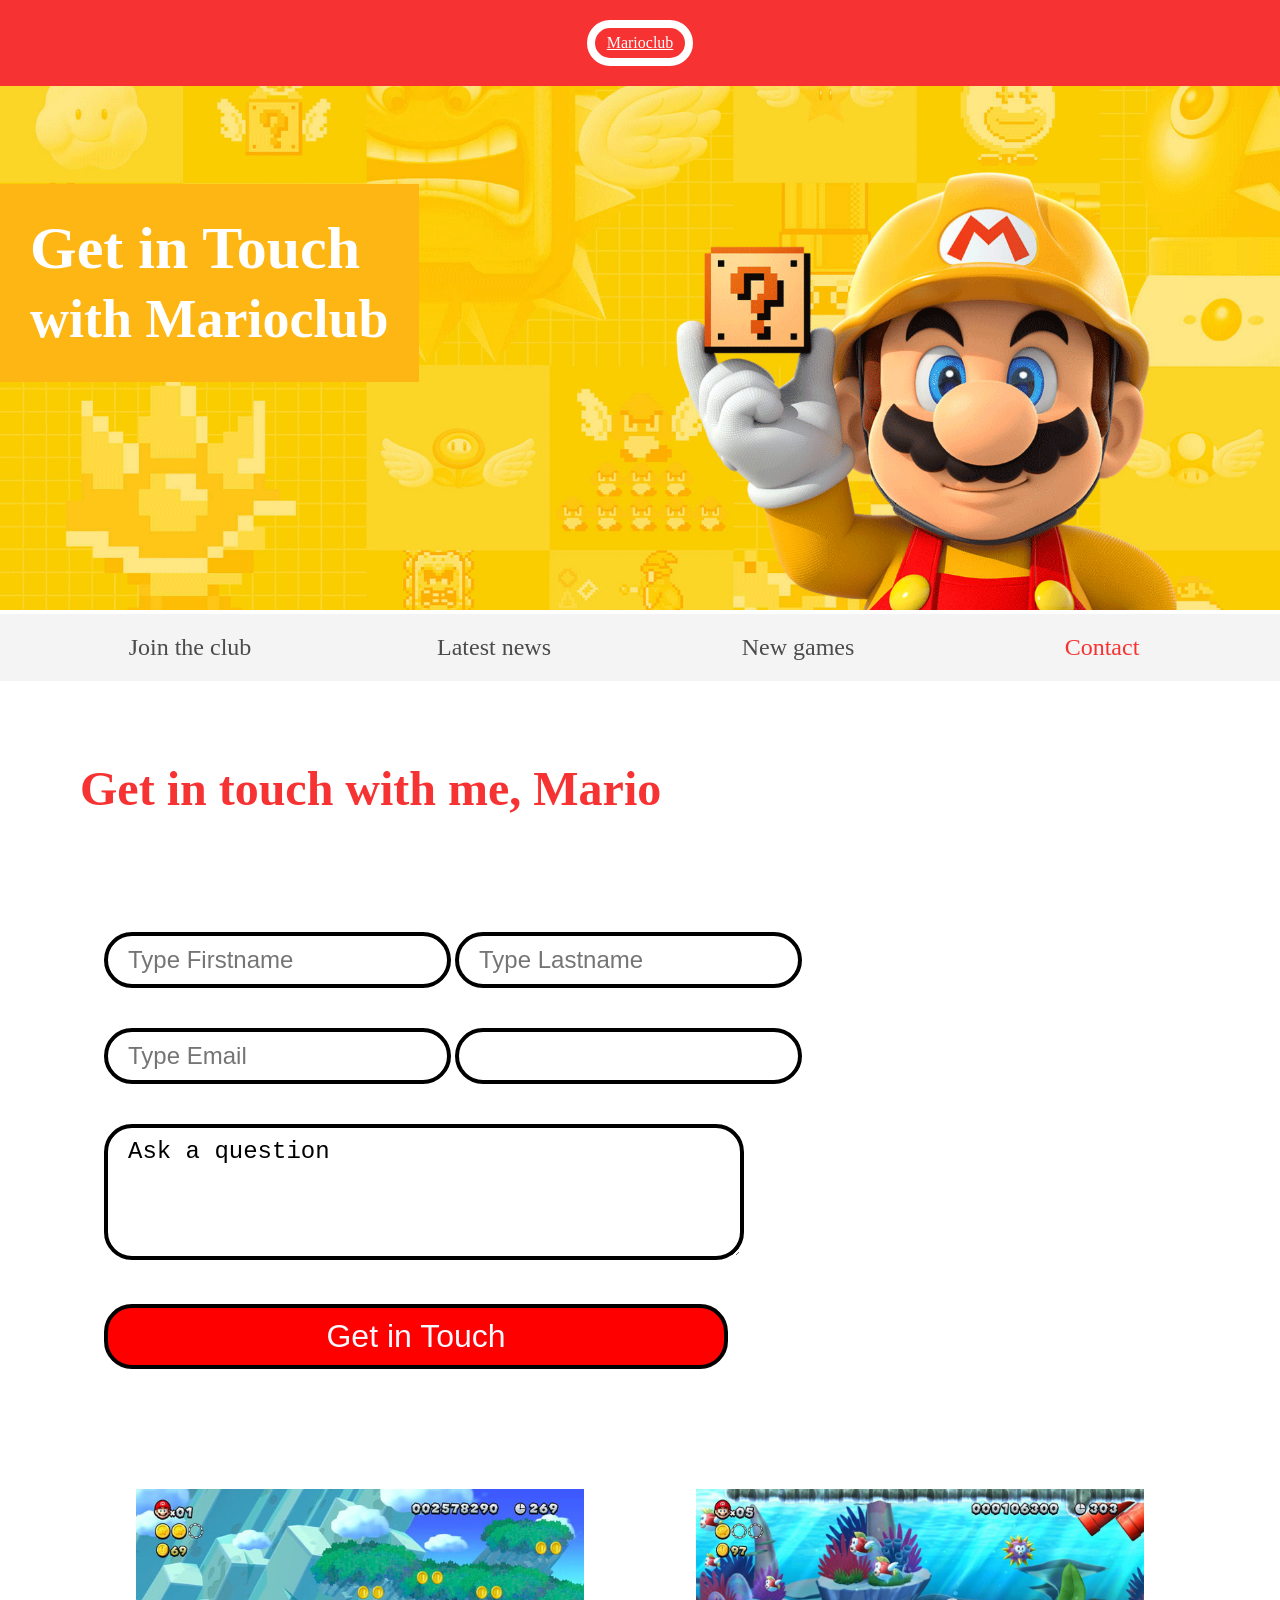
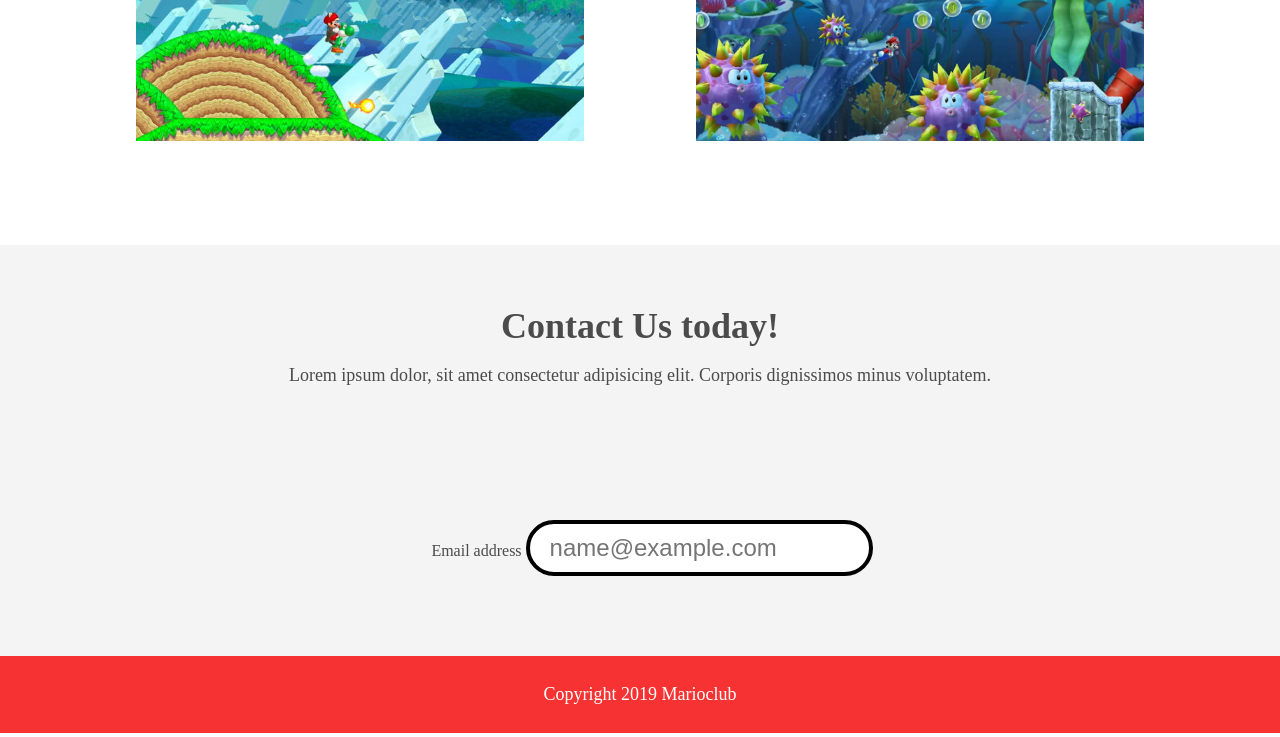
==== contact.html @ a9543b74 "tilføjet labels til formularer" ====
<!doctype html>
<html>
  <head>
    <meta name="viewport" content="width=device-width, initial-scale=1.0" />
    <link rel="shortcut icon" href="img/favicon.ico" type="image/x-icon" />
    <link rel="icon" href="img/favicon.ico" type="image/x-icon" />
    <link rel="stylesheet" href="css/style.css" />
    <title>Marioclub</title>
  </head>

  <body>
    <header>
      <a href="index.html" class="logo">Marioclub</a>
    </header>
    <section class="banner">
      <img src="img/banner.webp" alt="marioclub welcome banner" />
      <div class="welcome">
        <h1>Get in Touch<br /><span>with Marioclub</span></h1>
      </div>
    </section>
    <nav class="main-nav">
      <ul>
        <li><a href="index.html">Join the club</a></li>
        <li><a href="news.html">Latest news</a></li>
        <li><a href="games.html">New games</a></li>
        <li>
          <a href="contact.html" class="join" aria-current="page">Contact</a>
        </li>
      </ul>
    </nav>
    <main>
      <article>
        <h2>Get in touch with me, Mario</h2>
        <form>
          <input
            type="text"
            name="fname"
            placeholder="Type Firstname"
            required
          />
          <input
            type="text"
            name="lname"
            placeholder="Type Lastname"
            required
          /><br />
          <input type="email" name="mail" placeholder="Type Email" required />
          <input list="countries" name="country" id="country" />
          <datalist id="countries">
            <option value="Albania"></option>
            <option value="Austria"></option>
            <option value="Belarus"></option>
            <option value="Belgium"></option>
            <option value="Bosnia"></option>
            <option value="Bulgaria"></option>
            <option value="Croatia"></option>
            <option value="Czech Republic"></option>
            <option value="Denmark"></option>
            <option value="Finland"></option>
            <option value="France"></option>
            <option value="Georgia"></option>
            <option value="Germany"></option>
            <option value="Greece"></option>
            <option value="Hungary"></option>
            <option value="Ireland"></option>
            <option value="Italy"></option>
            <option value="Kazakhstan"></option>
            <option value="Lithuania"></option>
            <option value="Netherlands"></option>
            <option value="Norway"></option>
            <option value="Poland"></option>
            <option value="Portugal"></option>
            <option value="Romania"></option>
            <option value="Russia"></option>
            <option value="Serbia"></option>
            <option value="Slovakia"></option>
            <option value="Spain"></option>
            <option value="Turkey"></option>
            <option value="Sweden"></option>
            <option value="Switzerland"></option>
            <option value="Ukraine"></option>
            <option value="United Kingdom"></option>
          </datalist>
          <br />
          <textarea
            name="question"
            rows="4"
            cols="40"
            placeholder="Ask a question..."
          >
Ask a question</textarea
          >
          <input type="submit" value="Get in Touch" />
        </form>
      </article>
      <ul class="images">
        <li>
          <img
            src="img/thumb-1.webp"
            alt="mario jumping over obstacle"
            loading="lazy"
          />
        </li>
        <li>
          <img
            src="img/thumb-2.webp"
            alt="mario swimming under water"
            loading="lazy"
          />
        </li>
      </ul>
    </main>
    <section class="join">
      <h2>Contact Us today!</h2>
      <p>
        Lorem ipsum dolor, sit amet consectetur adipisicing elit. Corporis
        dignissimos minus voluptatem.
      </p>
      <form>
        <label for="email">Email address</label>

        <input
          type="email"
          id="email"
          name="email"
          autocomplete="email"
          placeholder="name@example.com"
          required
        />
      </form>
    </section>
    <footer>
      <p class="copyright">Copyright 2019 Marioclub</p>
    </footer>
  </body>
</html>
---- css/style.css ----
body,
ul,
li,
h1,
h2,
a {
  margin: 0;
  padding: 0;
  font-family: tahoma;
}
p {
  font-size: 18px;
}
header {
  background-color: #f63232;
  padding: 20px 0;
  text-align: center;
  position: fixed;
  width: 100%;
  top: 0;
  left: 0;
  z-index: 1;
}
header .logo {
  color: white;
  border: 8px solid white;
  display: inline-block;
  padding: 6px 12px;
  border-radius: 36px;
}

.banner {
  position: relative;
}
.banner img {
  width: 100%;
}
.banner .welcome {
  background: #feb614;
  color: white;
  padding: 30px;
  font-size: 60px;
  position: absolute;
  left: 0;
  top: 30%;
}

.banner .welcome span {
  font-size: 0.9em;
}
nav {
  background: #f4f4f4;
  padding: 20px;
  position: -webkit-sticky;
  position: sticky;
  top: 106px;
  z-index: 1;
}
nav ul {
  white-space: nowrap;
  max-width: 1200px;
  margin: 0 auto;
  text-align: center;
}
nav li {
  width: 25%;
  display: inline-block;
  font-size: 24px;
}
nav li a {
  text-decoration: none;
  color: #4b4b4b;
}
nav li a:hover {
  text-decoration: underline;
}
nav li a.join {
  color: #f63232;
}
main {
  max-width: 100%;
  width: 1200px;
  margin: 80px auto;
  padding: 0 40px;
  -webkit-box-sizing: border-box;
  box-sizing: border-box;
}
article h2 {
  color: #f63232;
  font-size: 48px;
}
article p {
  line-height: 2em;
  color: #4b4b4b;
}
article p::first-line {
  font-weight: bold;
  font-size: 1.2em;
}
.images {
  text-align: center;
  margin: 80px 0;
  white-space: nowrap;
}
.images li {
  display: inline-block;
  list-style-type: none;
  width: 40%;
  margin: 20px 5%;
  position: relative;
}
.images li:hover {
  top: -4px;
}
.images li img {
  max-width: 100%;
}
.images {
  display: -webkit-box;
  display: -ms-flexbox;
  display: flex;
  -ms-flex-wrap: wrap;
  flex-wrap: wrap;
}

.coverimage li {
  -webkit-box-flex: 1;
  -ms-flex: 0 0 50%;
  flex: 0 0 50%; /* explanation below */
  margin: 5px;
  height: 100px;
}

section.join {
  background: #f4f4f4;
  text-align: center;
  padding: 60px 20px;
  color: #4b4b4b;
}
section.join h2 {
  font-size: 36px;
}
form {
  padding-left: 1.5rem;
  padding-top: 6rem;
}

form input {
  margin: 20px 0;
  padding: 10px 20px;
  font-size: 24px;
  border-radius: 28px;
  border: 4px solid black;
}

form textarea {
  margin: 20px 0;
  padding: 10px 20px;
  font-size: 24px;
  border-radius: 28px;
  border: 4px solid black;
}
form input:focus {
  border: 4px dashed #4b4b4b;
  outline: none;
}
form textarea:focus {
  border: 4px dashed #4b4b4b;
  outline: none;
}
form input:valid {
  border: 4px solid #000000;
}
input[type="submit"] {
  width: 39rem;
  background-color: red;
  font-size: xx-large;
  color: ghostwhite;
}
input[type="submit"]:focus {
  border: 4px dashed ghostwhite;
  outline: none;
}
footer {
  background: #f63232;
  color: white;
  padding: 10px;
  text-align: center;
}

/* responsive styles */

@media screen and (max-width: 1400px) {
  .banner .welcome {
    font-size: 40px;
  }
}

@media screen and (max-width: 960px) {
  .banner .welcome {
    font-size: 28px;
  }
  nav li {
    font-size: 18px;
  }
}

@media screen and (max-width: 700px) {
  .banner .welcome {
    font-size: 20px;
    position: relative;
    text-align: center;
  }
  .banner .welcome br {
    display: none;
  }
  .banner .welcome span {
    font-size: 1em;
  }
  nav li {
    font-size: 18px;
  }
  .images li {
    width: 100%;
    display: block;
    margin: 20px auto;
  }
}

@media screen and (max-width: 560px) {
  .banner .welcome {
    font-size: 20px;
    position: relative;
    text-align: center;
  }
  .banner .welcome br {
    display: none;
  }
  .banner .welcome span {
    font-size: 1em;
  }
  nav li {
    display: block;
    width: 100%;
    margin: 12px 0;
  }
  article h2 {
    font-size: 36px;
  }
  header,
  nav {
    position: relative;
    top: 0;
  }
}
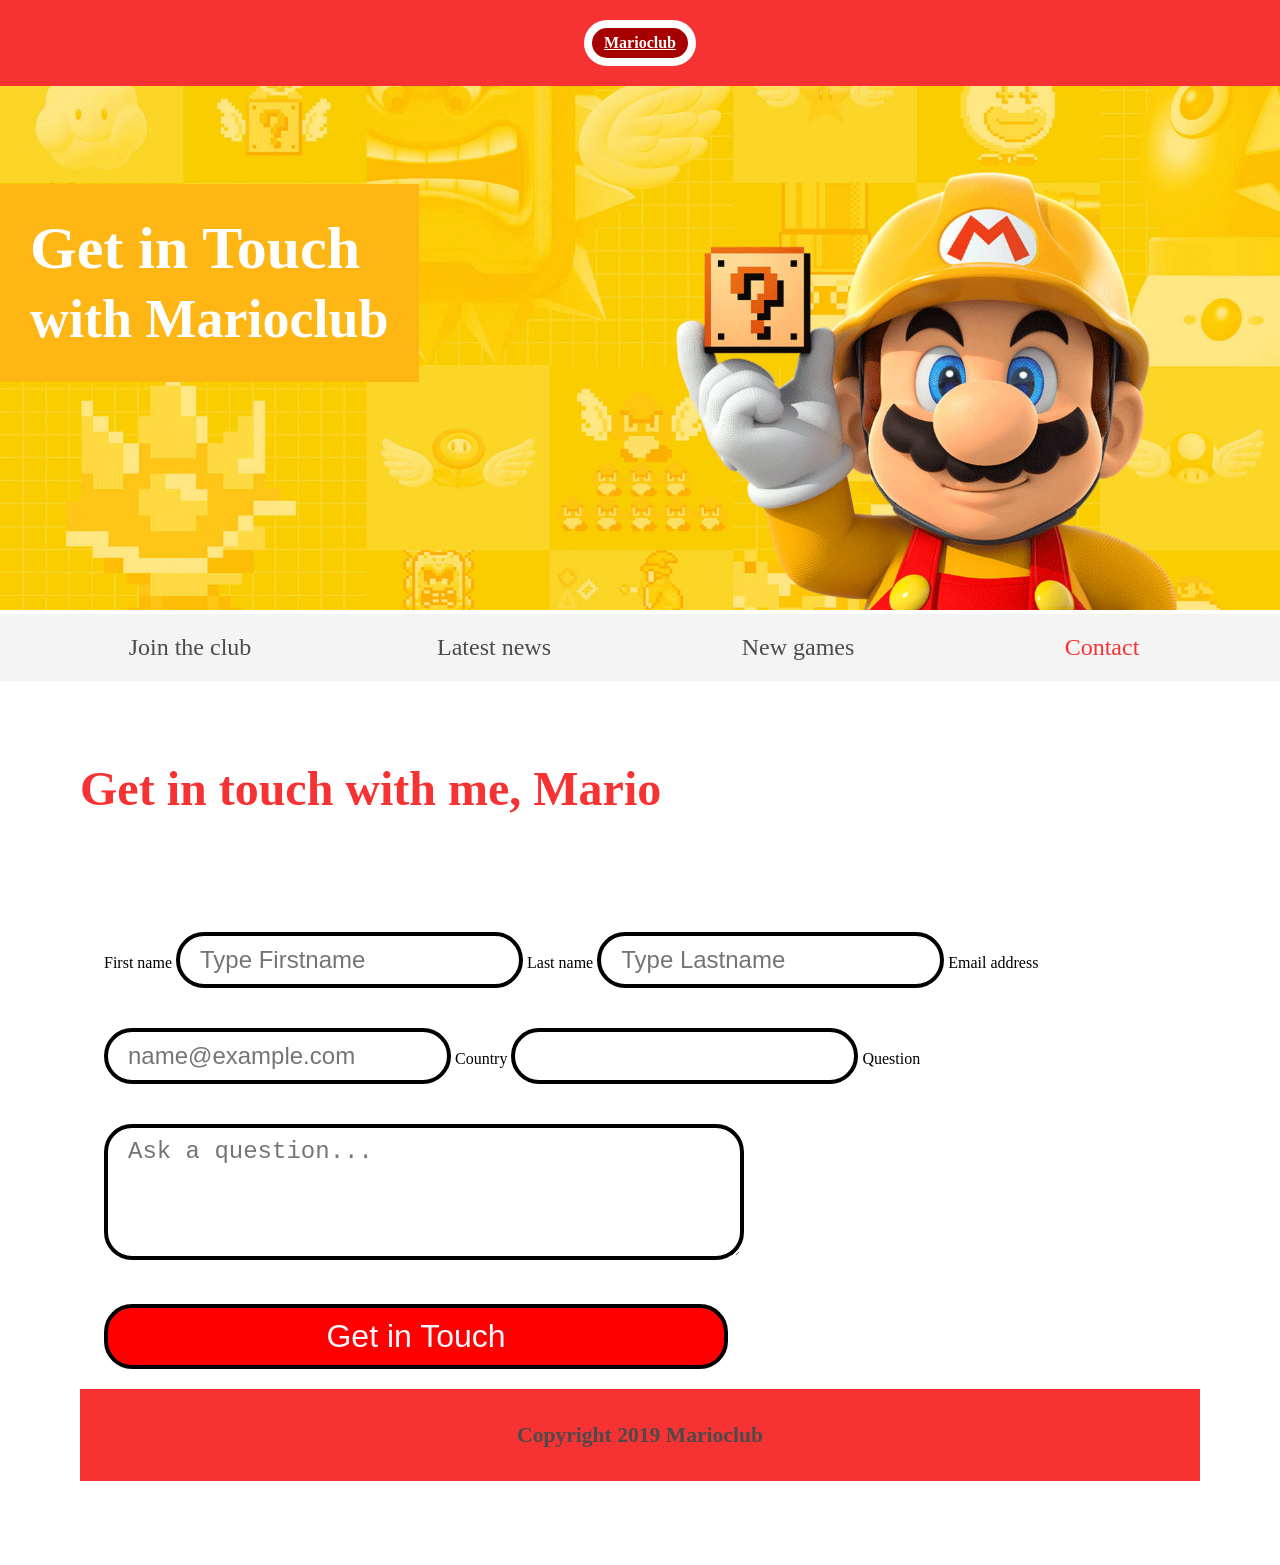
==== commit d5309552: "contrast on logo + form updated" ====
--- a/contact.html
+++ b/contact.html
@@ -1,11 +1,14 @@
 <!doctype html>
-<html>
+<html lang="en">
   <head>
+    <meta charset="utf-8" />
     <meta name="viewport" content="width=device-width, initial-scale=1.0" />
+
+    <title>Mario Club | Contact</title>
+
     <link rel="shortcut icon" href="img/favicon.ico" type="image/x-icon" />
     <link rel="icon" href="img/favicon.ico" type="image/x-icon" />
     <link rel="stylesheet" href="css/style.css" />
-    <title>Marioclub</title>
   </head>
 
   <body>
@@ -32,102 +35,91 @@
       <article>
         <h2>Get in touch with me, Mario</h2>
         <form>
-          <input
-            type="text"
-            name="fname"
-            placeholder="Type Firstname"
-            required
-          />
-          <input
-            type="text"
-            name="lname"
-            placeholder="Type Lastname"
-            required
-          /><br />
-          <input type="email" name="mail" placeholder="Type Email" required />
-          <input list="countries" name="country" id="country" />
-          <datalist id="countries">
-            <option value="Albania"></option>
-            <option value="Austria"></option>
-            <option value="Belarus"></option>
-            <option value="Belgium"></option>
-            <option value="Bosnia"></option>
-            <option value="Bulgaria"></option>
-            <option value="Croatia"></option>
-            <option value="Czech Republic"></option>
-            <option value="Denmark"></option>
-            <option value="Finland"></option>
-            <option value="France"></option>
-            <option value="Georgia"></option>
-            <option value="Germany"></option>
-            <option value="Greece"></option>
-            <option value="Hungary"></option>
-            <option value="Ireland"></option>
-            <option value="Italy"></option>
-            <option value="Kazakhstan"></option>
-            <option value="Lithuania"></option>
-            <option value="Netherlands"></option>
-            <option value="Norway"></option>
-            <option value="Poland"></option>
-            <option value="Portugal"></option>
-            <option value="Romania"></option>
-            <option value="Russia"></option>
-            <option value="Serbia"></option>
-            <option value="Slovakia"></option>
-            <option value="Spain"></option>
-            <option value="Turkey"></option>
-            <option value="Sweden"></option>
-            <option value="Switzerland"></option>
-            <option value="Ukraine"></option>
-            <option value="United Kingdom"></option>
-          </datalist>
-          <br />
-          <textarea
-            name="question"
-            rows="4"
-            cols="40"
-            placeholder="Ask a question..."
-          >
-Ask a question</textarea
-          >
-          <input type="submit" value="Get in Touch" />
-        </form>
-      </article>
-      <ul class="images">
-        <li>
-          <img
-            src="img/thumb-1.webp"
-            alt="mario jumping over obstacle"
-            loading="lazy"
-          />
-        </li>
-        <li>
-          <img
-            src="img/thumb-2.webp"
-            alt="mario swimming under water"
-            loading="lazy"
-          />
-        </li>
-      </ul>
-    </main>
-    <section class="join">
-      <h2>Contact Us today!</h2>
-      <p>
-        Lorem ipsum dolor, sit amet consectetur adipisicing elit. Corporis
-        dignissimos minus voluptatem.
-      </p>
-      <form>
-        <label for="email">Email address</label>
+  <label for="fname">First name</label>
+  <input
+    type="text"
+    id="fname"
+    name="fname"
+    autocomplete="given-name"
+    placeholder="Type Firstname"
+    required
+  />
 
-        <input
-          type="email"
-          id="email"
-          name="email"
-          autocomplete="email"
-          placeholder="name@example.com"
-          required
-        />
-      </form>
+  <label for="lname">Last name</label>
+  <input
+    type="text"
+    id="lname"
+    name="lname"
+    autocomplete="family-name"
+    placeholder="Type Lastname"
+    required
+  />
+
+  <label for="mail">Email address</label>
+  <input
+    type="email"
+    id="mail"
+    name="mail"
+    autocomplete="email"
+    placeholder="name@example.com"
+    required
+  />
+
+  <label for="country">Country</label>
+  <input
+    list="countries"
+    name="country"
+    id="country"
+    autocomplete="country-name"
+  />
+
+  <datalist id="countries">
+    <option value="Albania"></option>
+    <option value="Austria"></option>
+    <option value="Belarus"></option>
+    <option value="Belgium"></option>
+    <option value="Bosnia"></option>
+    <option value="Bulgaria"></option>
+    <option value="Croatia"></option>
+    <option value="Czech Republic"></option>
+    <option value="Denmark"></option>
+    <option value="Finland"></option>
+    <option value="France"></option>
+    <option value="Georgia"></option>
+    <option value="Germany"></option>
+    <option value="Greece"></option>
+    <option value="Hungary"></option>
+    <option value="Ireland"></option>
+    <option value="Italy"></option>
+    <option value="Kazakhstan"></option>
+    <option value="Lithuania"></option>
+    <option value="Netherlands"></option>
+    <option value="Norway"></option>
+    <option value="Poland"></option>
+    <option value="Portugal"></option>
+    <option value="Romania"></option>
+    <option value="Russia"></option>
+    <option value="Serbia"></option>
+    <option value="Slovakia"></option>
+    <option value="Spain"></option>
+    <option value="Turkey"></option>
+    <option value="Sweden"></option>
+    <option value="Switzerland"></option>
+    <option value="Ukraine"></option>
+    <option value="United Kingdom"></option>
+  </datalist>
+
+  <label for="question">Question</label>
+  <textarea
+    id="question"
+    name="question"
+    rows="4"
+    cols="40"
+    placeholder="Ask a question..."
+  ></textarea>
+
+  <input type="submit" value="Get in Touch" />
+</form>
     </section>
     <footer>
       <p class="copyright">Copyright 2019 Marioclub</p>
--- a/css/style.css
+++ b/css/style.css
@@ -23,10 +23,12 @@
 }
 header .logo {
   color: white;
+  background-color: #a60000;
   border: 8px solid white;
   display: inline-block;
   padding: 6px 12px;
   border-radius: 36px;
+  font-weight: bold;
 }
 
 .banner {
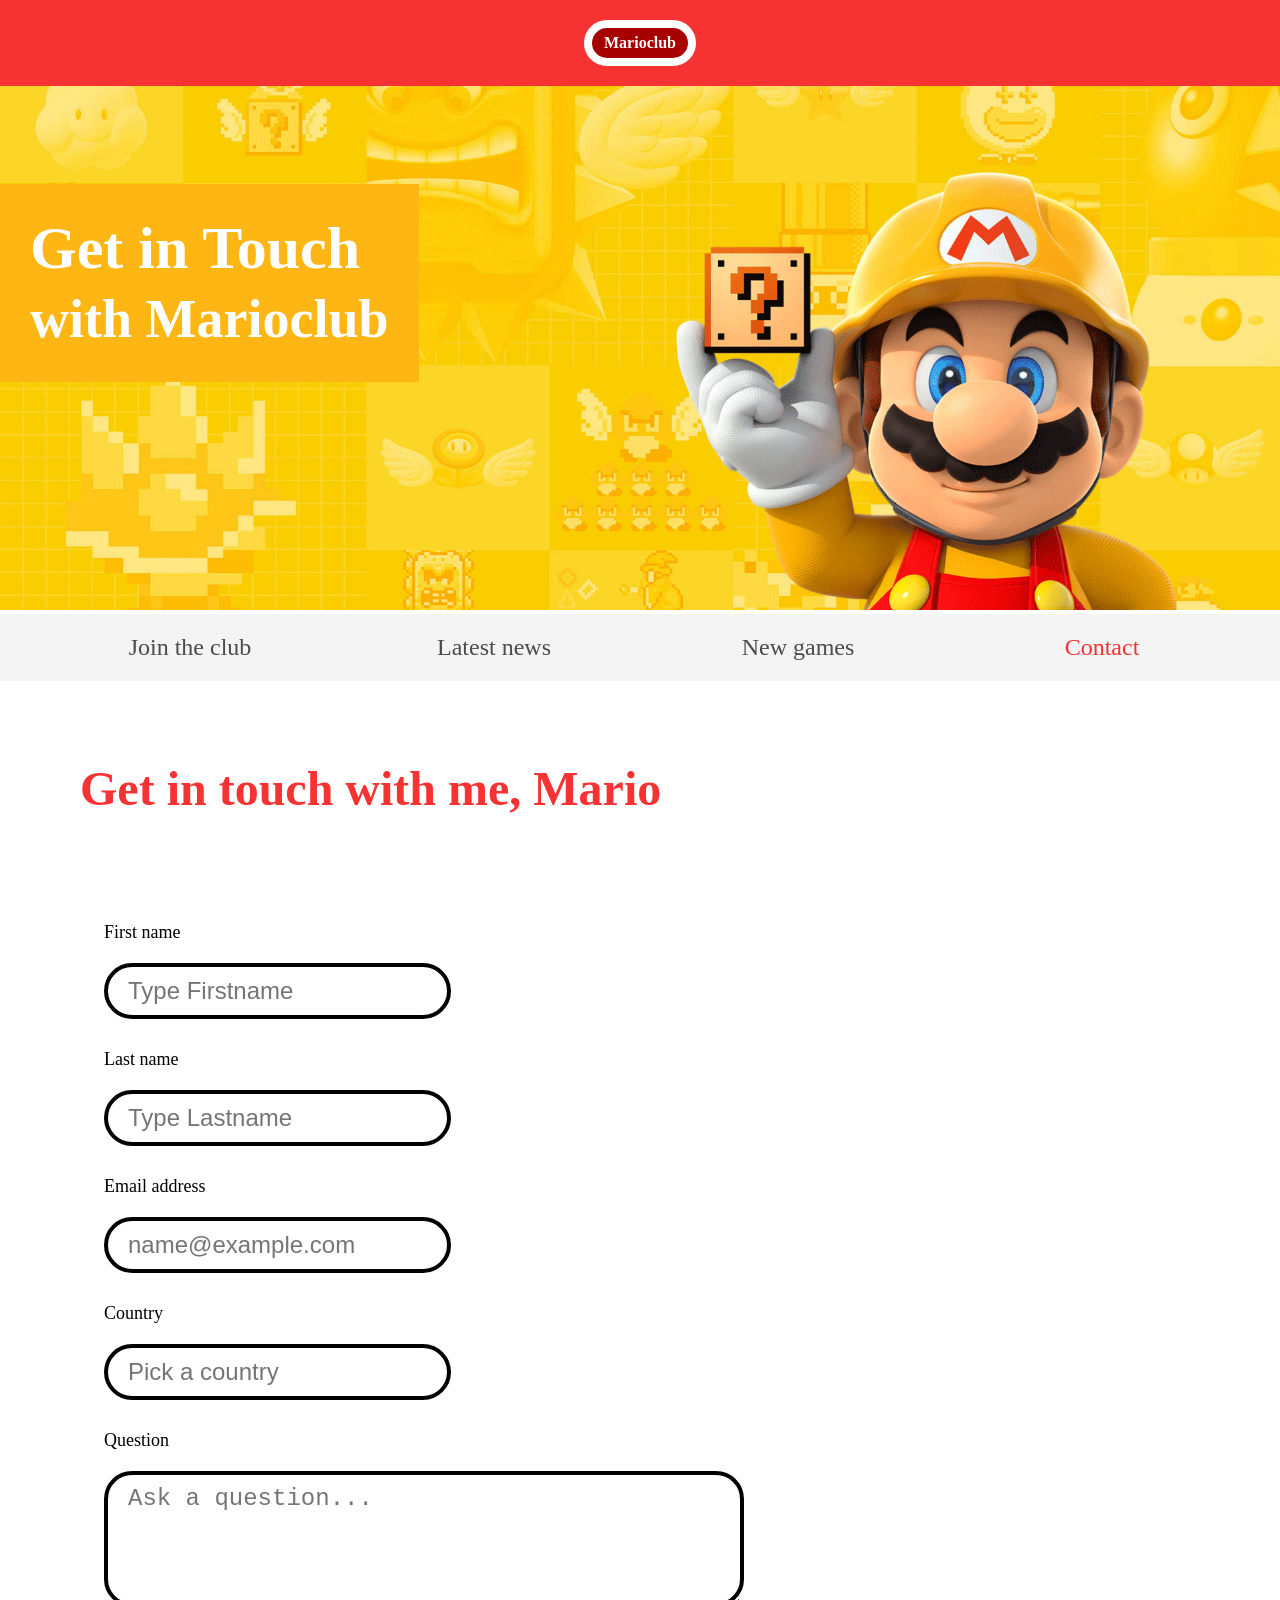
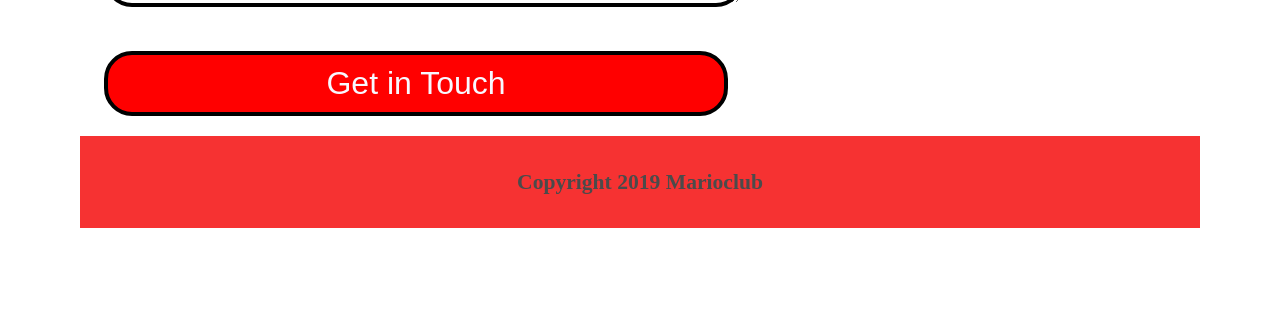
==== commit 48134a36: "form css updated" ====
--- a/contact.html
+++ b/contact.html
@@ -70,6 +70,7 @@
     list="countries"
     name="country"
     id="country"
+    placeholder="Pick a country"
     autocomplete="country-name"
   />
 
--- a/css/style.css
+++ b/css/style.css
@@ -29,6 +29,7 @@
   padding: 6px 12px;
   border-radius: 36px;
   font-weight: bold;
+  text-decoration: none;
 }
 
 .banner {
@@ -147,6 +148,12 @@
   padding-top: 6rem;
 }
 
+form label {
+  display: block;
+  font-size: 18px;
+  margin-top: 10px;
+}
+
 form input {
   margin: 20px 0;
   padding: 10px 20px;
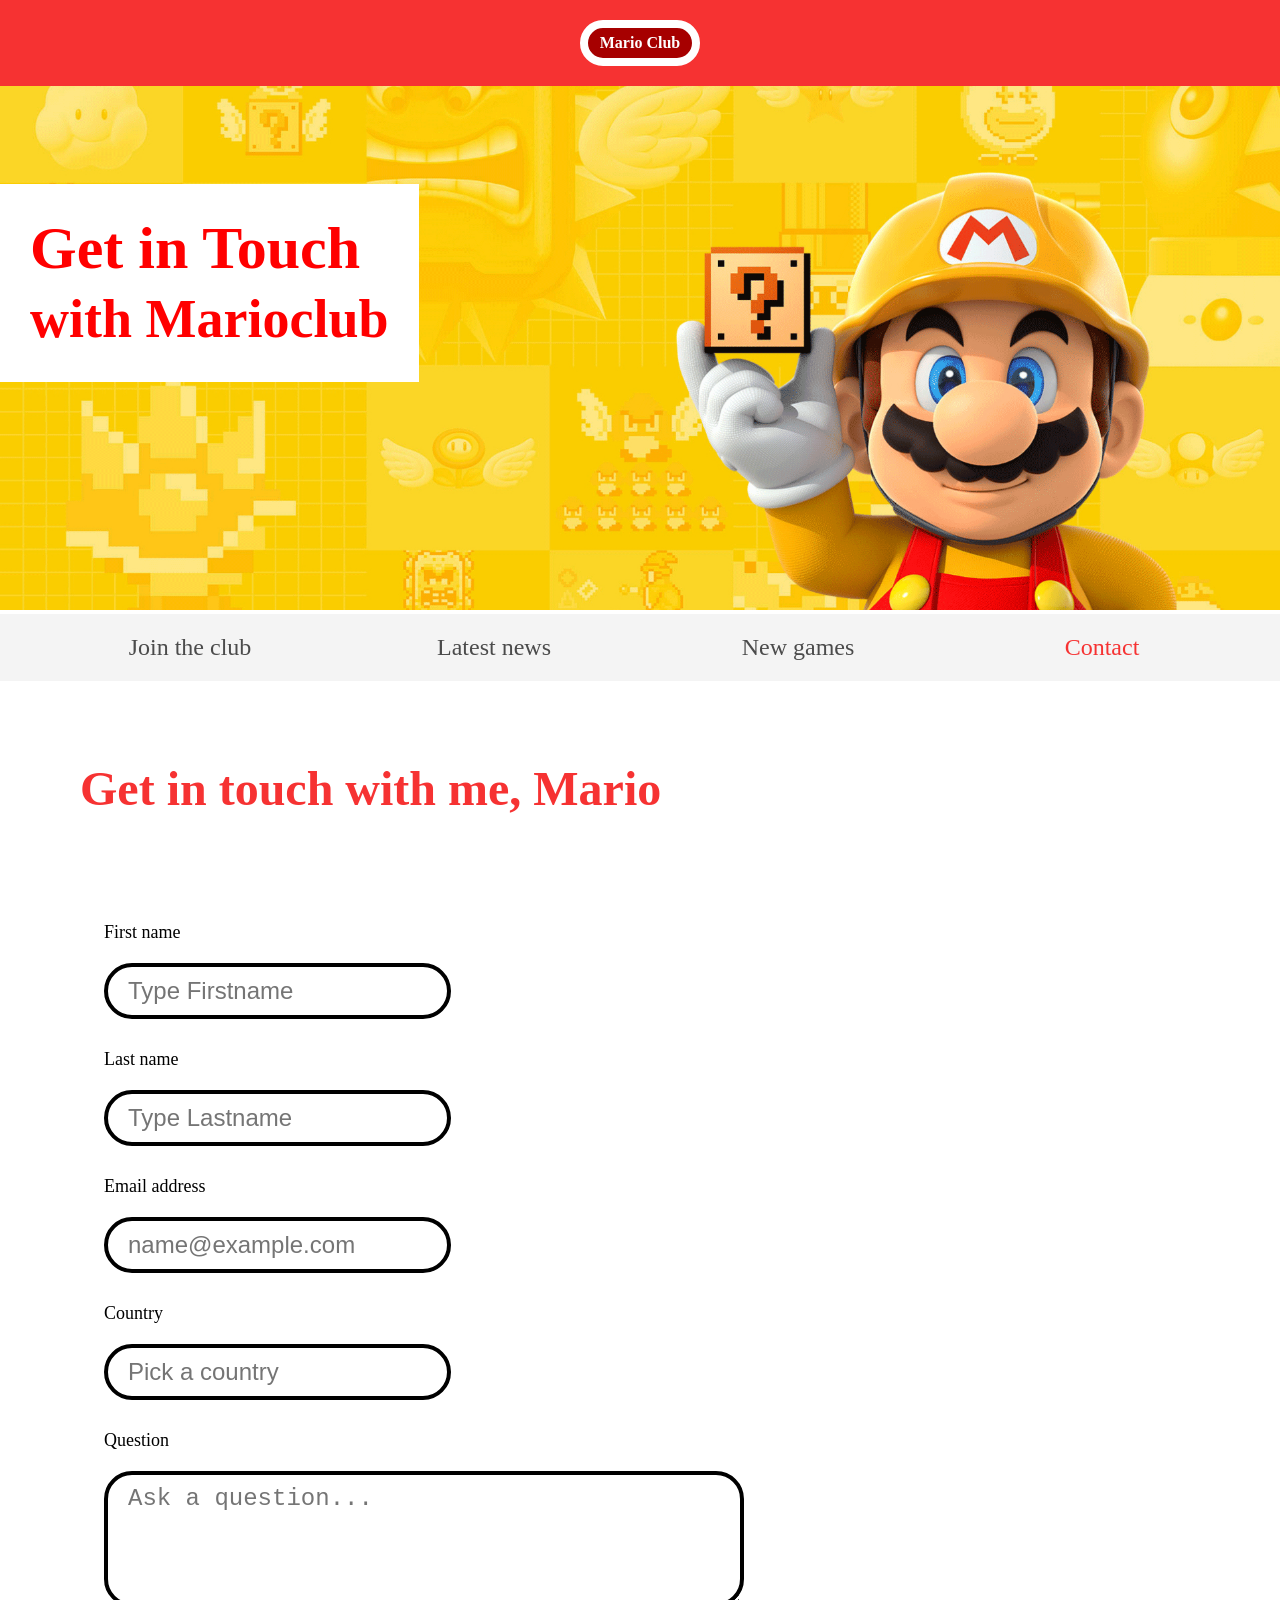
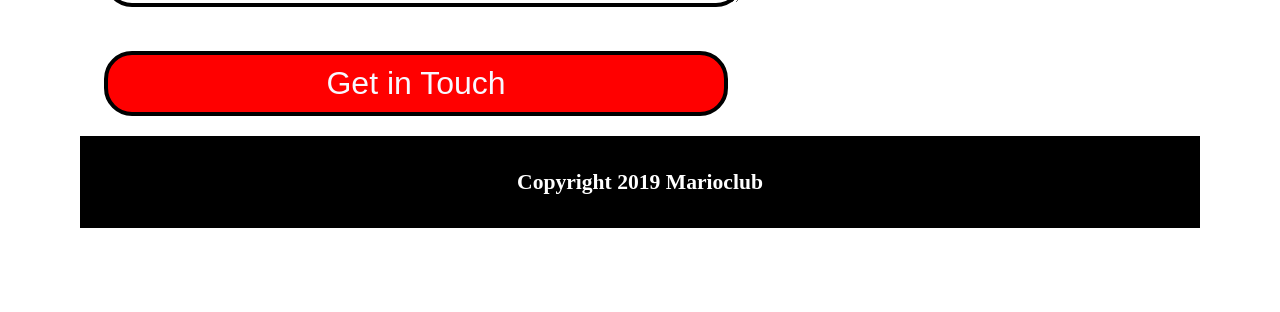
==== commit cfb92633: "contrast edited" ====
--- a/contact.html
+++ b/contact.html
@@ -13,7 +13,7 @@
 
   <body>
     <header>
-      <a href="index.html" class="logo">Marioclub</a>
+      <a href="index.html" class="logo">Mario Club</a>
     </header>
     <section class="banner">
       <img src="img/banner.webp" alt="marioclub welcome banner" />
--- a/css/style.css
+++ b/css/style.css
@@ -39,8 +39,8 @@
   width: 100%;
 }
 .banner .welcome {
-  background: #feb614;
-  color: white;
+  background: white;
+  color: red;
   padding: 30px;
   font-size: 60px;
   position: absolute;
@@ -191,10 +191,13 @@
   outline: none;
 }
 footer {
-  background: #f63232;
+  background: black;
+  padding: 10px;
+  text-align: center;
+}
+
+footer p {
   color: white;
-  padding: 10px;
-  text-align: center;
 }
 
 /* responsive styles */
